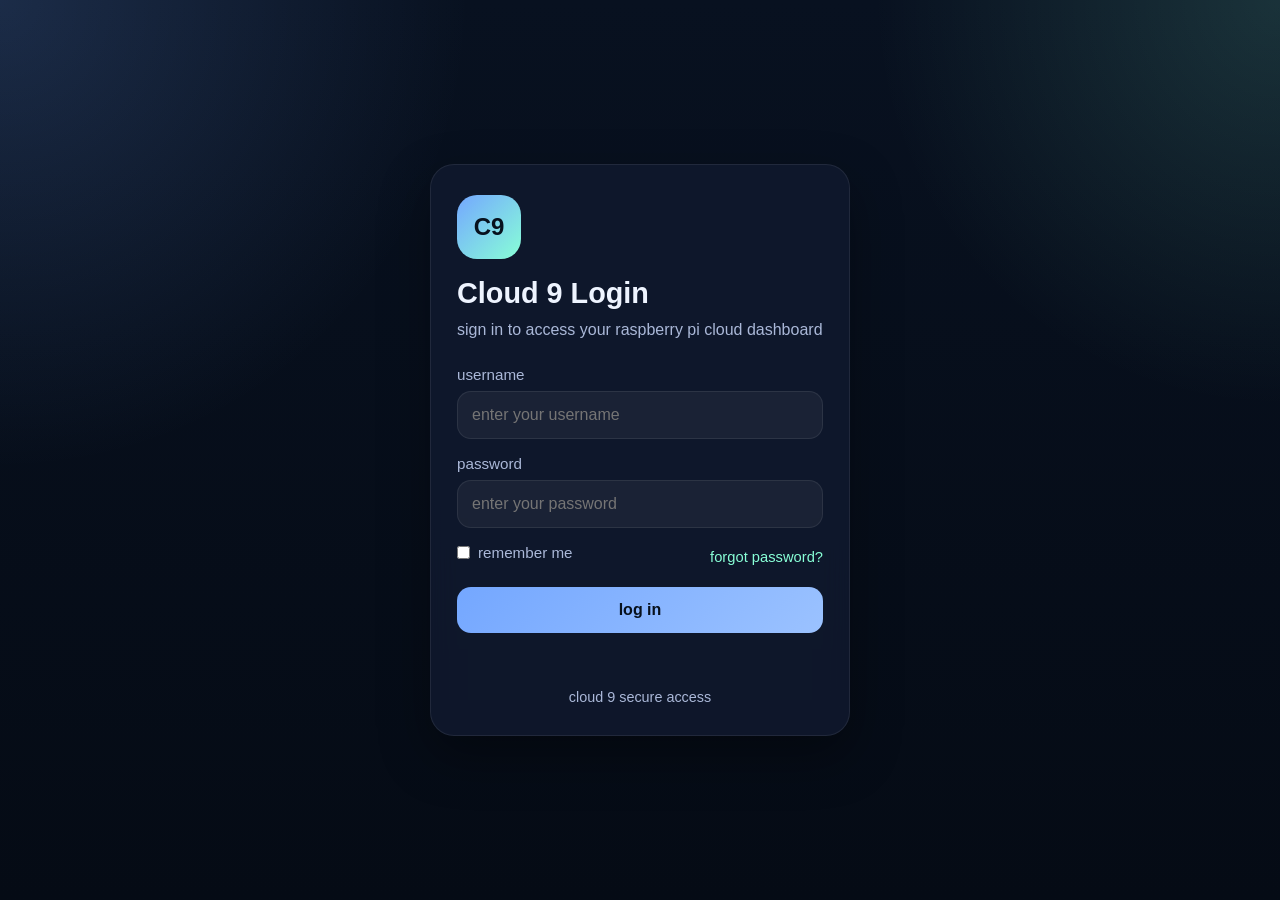
==== dashboard.html @ 5309a57c "added login page and routing" ====
<!DOCTYPE html>
<html lang="en">
<head>
  <meta charset="UTF-8" />
  <meta name="viewport" content="width=device-width, initial-scale=1.0" />
  <title>Cloud 9 Dashboard</title>
  <style>
    :root {
      --bg: #0b1020;
      --panel: #121933;
      --panel-2: #182247;
      --text: #edf2ff;
      --muted: #9fb0e0;
      --accent: #6ea8ff;
      --accent-2: #8b5cf6;
      --danger: #ff6b6b;
      --success: #3ddc97;
      --border: rgba(255,255,255,0.08);
      --shadow: 0 18px 40px rgba(0,0,0,0.28);
    }

    * { box-sizing: border-box; }
    body {
      margin: 0;
      font-family: Inter, system-ui, -apple-system, BlinkMacSystemFont, "Segoe UI", sans-serif;
      background: linear-gradient(180deg, #0a0f1f 0%, #0d1430 100%);
      color: var(--text);
      min-height: 100vh;
    }

    .app {
      max-width: 1200px;
      margin: 0 auto;
      padding: 24px;
    }

    .topbar {
      display: flex;
      gap: 16px;
      align-items: center;
      justify-content: space-between;
      flex-wrap: wrap;
      margin-bottom: 20px;
    }

    .brand h1 {
      margin: 0;
      font-size: 2rem;
      letter-spacing: 0.3px;
    }

    .brand p {
      margin: 6px 0 0;
      color: var(--muted);
    }

    .badge {
      display: inline-flex;
      align-items: center;
      gap: 8px;
      background: rgba(61, 220, 151, 0.14);
      color: #b7f6d8;
      border: 1px solid rgba(61,220,151,0.25);
      border-radius: 999px;
      padding: 10px 14px;
      font-size: 0.92rem;
    }

    .grid {
      display: grid;
      grid-template-columns: 320px 1fr;
      gap: 20px;
    }

    .sidebar {
      display: grid;
      gap: 20px;
      align-self: start;
    }

    .card {
      background: linear-gradient(180deg, var(--panel) 0%, var(--panel-2) 100%);
      border: 1px solid var(--border);
      border-radius: 22px;
      box-shadow: var(--shadow);
      overflow: hidden;
    }

    .card-header {
      padding: 18px 18px 10px;
      border-bottom: 1px solid rgba(255,255,255,0.06);
    }

    .card-header h2, .card-header h3 {
      margin: 0;
      font-size: 1.05rem;
    }

    .card-body {
      padding: 18px;
    }

    .stack {
      display: grid;
      gap: 14px;
    }

    .info-grid {
      display: grid;
      gap: 12px;
    }

    .info-item {
      background: rgba(255,255,255,0.04);
      border: 1px solid rgba(255,255,255,0.06);
      border-radius: 14px;
      padding: 12px 14px;
    }

    .info-label {
      font-size: 0.82rem;
      color: var(--muted);
      margin-bottom: 6px;
    }

    .info-value {
      font-size: 0.96rem;
      word-break: break-word;
    }

    label {
      display: block;
      font-size: 0.9rem;
      color: var(--muted);
      margin-bottom: 7px;
    }

    input, button, select {
      font: inherit;
    }

    input[type="text"],
    input[type="password"],
    input[type="file"] {
      width: 100%;
      background: rgba(255,255,255,0.05);
      color: var(--text);
      border: 1px solid rgba(255,255,255,0.08);
      border-radius: 14px;
      padding: 12px 14px;
      outline: none;
    }

    input::placeholder { color: #93a1c9; }

    .actions {
      display: flex;
      gap: 10px;
      flex-wrap: wrap;
    }

    button {
      border: 0;
      border-radius: 14px;
      padding: 11px 14px;
      background: linear-gradient(135deg, var(--accent), var(--accent-2));
      color: white;
      cursor: pointer;
      font-weight: 600;
      transition: transform 0.15s ease, opacity 0.15s ease;
    }

    button:hover { transform: translateY(-1px); }
    button:disabled { opacity: 0.6; cursor: not-allowed; transform: none; }

    .secondary {
      background: rgba(255,255,255,0.08);
      color: var(--text);
      border: 1px solid rgba(255,255,255,0.08);
    }

    .danger {
      background: linear-gradient(135deg, #ff6b6b, #d64545);
    }

    .status {
      font-size: 0.92rem;
      color: var(--muted);
      min-height: 22px;
    }

    .pathbar {
      display: flex;
      align-items: center;
      gap: 10px;
      flex-wrap: wrap;
      margin-bottom: 16px;
    }

    .crumb {
      background: rgba(255,255,255,0.08);
      border: 1px solid rgba(255,255,255,0.06);
      color: var(--text);
      border-radius: 999px;
      padding: 8px 12px;
      cursor: pointer;
    }

    .toolbar {
      display: flex;
      gap: 10px;
      flex-wrap: wrap;
      margin-bottom: 16px;
    }

    .table-wrap {
      overflow: auto;
      border-radius: 16px;
      border: 1px solid rgba(255,255,255,0.06);
      background: rgba(0,0,0,0.14);
    }

    table {
      width: 100%;
      border-collapse: collapse;
      min-width: 700px;
    }

    th, td {
      text-align: left;
      padding: 14px;
      border-bottom: 1px solid rgba(255,255,255,0.06);
    }

    th {
      color: var(--muted);
      font-size: 0.88rem;
      font-weight: 600;
      background: rgba(255,255,255,0.02);
      position: sticky;
      top: 0;
    }

    .row-actions {
      display: flex;
      gap: 8px;
      flex-wrap: wrap;
    }

    .tiny {
      padding: 8px 10px;
      font-size: 0.88rem;
      border-radius: 12px;
    }

    .folder {
      color: #cfe0ff;
      font-weight: 600;
      cursor: pointer;
    }

    .muted { color: var(--muted); }

    .empty {
      padding: 30px;
      text-align: center;
      color: var(--muted);
    }

    .footer-note {
      margin-top: 14px;
      color: var(--muted);
      font-size: 0.88rem;
    }

    @media (max-width: 900px) {
      .grid {
        grid-template-columns: 1fr;
      }
    }
  </style>
</head>
<body>
  <div class="app">
    <div class="topbar">
      <div class="brand">
        <h1>Cloud 9</h1>
        <p>Pi file dashboard for browsing, uploading, downloading, and managing files.</p>
      </div>
      <div class="badge" id="healthBadge">● not connected</div>
    </div>

    <div class="grid">
      <div class="sidebar">
        <aside class="card">
          <div class="card-header">
            <h2>Connection</h2>
          </div>
          <div class="card-body stack">
            <div>
              <label for="serverUrl">Server URL</label>
              <input id="serverUrl" type="text" placeholder="http://192.168.1.44:5000" />
            </div>

            <div>
              <label for="username">Username</label>
              <input id="username" type="text" placeholder="CLOUD9_USERNAME" />
            </div>

            <div>
              <label for="password">Password</label>
              <input id="password" type="password" placeholder="CLOUD9_PASSWORD" />
            </div>

            <div class="actions">
              <button id="saveBtn">Save</button>
              <button id="connectBtn" class="secondary">Test Connection</button>
            </div>

            <div class="status" id="connectionStatus">enter your backend url and auth</div>
          </div>
        </aside>

        <aside class="card">
          <div class="card-header">
            <h2>Pi Access</h2>
          </div>
          <div class="card-body">
            <div class="info-grid">
              <div class="info-item">
                <div class="info-label">hostname</div>
                <div class="info-value" id="piHostname">—</div>
              </div>

              <div class="info-item">
                <div class="info-label">local ip</div>
                <div class="info-value" id="piIp">—</div>
              </div>

              <div class="info-item">
                <div class="info-label">temperature</div>
                <div class="info-value" id="piTemp">—</div>
              </div>

              <div class="info-item">
                <div class="info-label">system</div>
                <div class="info-value" id="piSystem">—</div>
              </div>

              <div class="info-item">
                <div class="info-label">storage path</div>
                <div class="info-value" id="piStoragePath">—</div>
              </div>
            </div>

            <div class="actions" style="margin-top: 14px;">
              <button id="refreshPiBtn" class="secondary">Refresh Pi Info</button>
            </div>

            <div class="status" id="piStatus">pi info not loaded yet</div>
          </div>
        </aside>
      </div>

      <main class="card">
        <div class="card-header">
          <h3>Files</h3>
        </div>
        <div class="card-body">
          <div class="pathbar">
            <button class="crumb" id="rootBtn">root</button>
            <span class="muted" id="currentPathText">/</span>
          </div>

          <div class="toolbar">
            <button id="refreshBtn" class="secondary">Refresh</button>
            <button id="upBtn" class="secondary">Up One Level</button>
            <button id="downloadSelectedBtn" class="secondary">Download Selected</button>
          </div>

          <div class="toolbar">
            <input id="folderName" type="text" placeholder="new folder name" style="max-width: 240px;" />
            <button id="mkdirBtn">Create Folder</button>
          </div>

          <div class="toolbar">
            <input id="uploadInput" type="file" />
            <button id="uploadBtn">Upload File</button>
          </div>

          <div class="table-wrap">
            <table>
              <thead>
                <tr>
                  <th style="width: 50px;">Pick</th>
                  <th>Name</th>
                  <th>Type</th>
                  <th>Size</th>
                  <th style="width: 260px;">Actions</th>
                </tr>
              </thead>
              <tbody id="fileTableBody"></tbody>
            </table>
          </div>

          <div class="empty" id="emptyState" hidden>nothing here yet</div>
          <div class="footer-note" id="fileStatus">not loaded</div>
        </div>
      </main>
    </div>
  </div>

  <script>
  const state = {
    serverUrl:
      localStorage.getItem("cloud9_serverUrl") ||
      sessionStorage.getItem("cloud9_serverUrl") ||
      "",
    username:
      localStorage.getItem("cloud9_username") ||
      sessionStorage.getItem("cloud9_username") ||
      "",
    password:
      localStorage.getItem("cloud9_password") ||
      sessionStorage.getItem("cloud9_password") ||
      "",
    currentPath: "",
    selectedPath: ""
  };

  const serverUrlInput = document.getElementById("serverUrl");
  const usernameInput = document.getElementById("username");
  const passwordInput = document.getElementById("password");
  const connectionStatus = document.getElementById("connectionStatus");
  const fileStatus = document.getElementById("fileStatus");
  const currentPathText = document.getElementById("currentPathText");
  const healthBadge = document.getElementById("healthBadge");
  const fileTableBody = document.getElementById("fileTableBody");
  const emptyState = document.getElementById("emptyState");
  const uploadInput = document.getElementById("uploadInput");
  const folderNameInput = document.getElementById("folderName");

  const piHostname = document.getElementById("piHostname");
  const piIp = document.getElementById("piIp");
  const piTemp = document.getElementById("piTemp");
  const piSystem = document.getElementById("piSystem");
  const piStoragePath = document.getElementById("piStoragePath");
  const piStatus = document.getElementById("piStatus");

  serverUrlInput.value = state.serverUrl;
  usernameInput.value = state.username;
  passwordInput.value = state.password;

  function normalizeBaseUrl(url) {
    return (url || "").replace(/\/$/, "");
  }

  function authHeader() {
    return "Basic " + btoa(`${state.username}:${state.password}`);
  }

  function saveSettings() {
    state.serverUrl = normalizeBaseUrl(serverUrlInput.value.trim());
    state.username = usernameInput.value.trim();
    state.password = passwordInput.value;

    localStorage.setItem("cloud9_serverUrl", state.serverUrl);
    localStorage.setItem("cloud9_username", state.username);
    localStorage.setItem("cloud9_password", state.password);

    sessionStorage.setItem("cloud9_serverUrl", state.serverUrl);
    sessionStorage.setItem("cloud9_username", state.username);
    sessionStorage.setItem("cloud9_password", state.password);

    connectionStatus.textContent = "saved locally in your browser";
  }

  async function apiFetch(path, options = {}) {
    if (!state.serverUrl) {
      throw new Error("missing server url");
    }

    const headers = new Headers(options.headers || {});
    headers.set("Authorization", authHeader());

    const res = await fetch(`${state.serverUrl}${path}`, {
      ...options,
      headers
    });

    if (!res.ok) {
      let message = `request failed (${res.status})`;
      try {
        const data = await res.json();
        message = data.error || message;
      } catch {}
      throw new Error(message);
    }

    return res;
  }

  function formatBytes(bytes) {
    if (bytes == null) return "—";
    if (bytes < 1024) return `${bytes} B`;
    if (bytes < 1024 * 1024) return `${(bytes / 1024).toFixed(1)} KB`;
    if (bytes < 1024 * 1024 * 1024) return `${(bytes / (1024 * 1024)).toFixed(1)} MB`;
    return `${(bytes / (1024 * 1024 * 1024)).toFixed(1)} GB`;
  }

  async function loadPiInfo() {
    try {
      piStatus.textContent = "loading pi info...";

      let data = null;

      try {
        const res = await apiFetch("/api/pi-info");
        data = await res.json();
      } catch {
        const res = await apiFetch("/api/status");
        data = await res.json();
      }

      piHostname.textContent = data.hostname || data.device_name || "—";
      piIp.textContent = data.ip || data.pi_ip || "—";
      piTemp.textContent = data.temperature_c ? `${data.temperature_c} °C` : "unavailable";
      piSystem.textContent = [data.system, data.release].filter(Boolean).join(" ") || "—";
      piStoragePath.textContent = data.storage_path || data.base_dir || "—";
      piStatus.textContent = "pi info loaded";
    } catch (err) {
      piStatus.textContent = err.message;
      piHostname.textContent = "—";
      piIp.textContent = "—";
      piTemp.textContent = "—";
      piSystem.textContent = "—";
      piStoragePath.textContent = "—";
    }
  }

  async function testConnection() {
    try {
      saveSettings();
      connectionStatus.textContent = "checking backend...";

      const res = await apiFetch("/api/health");
      const data = await res.json();

      healthBadge.textContent = "● connected";
      healthBadge.style.background = "rgba(61, 220, 151, 0.14)";
      healthBadge.style.color = "#b7f6d8";
      connectionStatus.textContent = `connected to ${data.base_dir || "backend"}`;

      await loadPiInfo();
      await loadFiles(state.currentPath);
    } catch (err) {
      healthBadge.textContent = "● offline";
      healthBadge.style.background = "rgba(255, 107, 107, 0.14)";
      healthBadge.style.color = "#ffd0d0";
      connectionStatus.textContent = err.message;
    }
  }

  function renderFiles(items) {
    fileTableBody.innerHTML = "";
    emptyState.hidden = items.length !== 0;

    for (const item of items) {
      const tr = document.createElement("tr");

      const pickTd = document.createElement("td");
      const radio = document.createElement("input");
      radio.type = "radio";
      radio.name = "selectedPath";
      radio.checked = state.selectedPath === item.path;
      radio.addEventListener("change", () => {
        state.selectedPath = item.path;
      });
      pickTd.appendChild(radio);

      const nameTd = document.createElement("td");
      if (item.is_dir) {
        const folderBtn = document.createElement("span");
        folderBtn.className = "folder";
        folderBtn.textContent = `📁 ${item.name}`;
        folderBtn.addEventListener("click", () => loadFiles(item.path));
        nameTd.appendChild(folderBtn);
      } else {
        nameTd.textContent = `📄 ${item.name}`;
      }

      const typeTd = document.createElement("td");
      typeTd.textContent = item.is_dir ? "folder" : "file";

      const sizeTd = document.createElement("td");
      sizeTd.textContent = item.is_dir ? "—" : formatBytes(item.size);

      const actionsTd = document.createElement("td");
      actionsTd.className = "row-actions";

      if (item.is_dir) {
        const openBtn = document.createElement("button");
        openBtn.className = "tiny secondary";
        openBtn.textContent = "Open";
        openBtn.addEventListener("click", () => loadFiles(item.path));
        actionsTd.appendChild(openBtn);
      } else {
        const dlBtn = document.createElement("button");
        dlBtn.className = "tiny secondary";
        dlBtn.textContent = "Download";
        dlBtn.addEventListener("click", () => downloadFile(item.path));
        actionsTd.appendChild(dlBtn);
      }

      const deleteBtn = document.createElement("button");
      deleteBtn.className = "tiny danger";
      deleteBtn.textContent = "Delete";
      deleteBtn.addEventListener("click", () => deletePath(item.path));
      actionsTd.appendChild(deleteBtn);

      tr.appendChild(pickTd);
      tr.appendChild(nameTd);
      tr.appendChild(typeTd);
      tr.appendChild(sizeTd);
      tr.appendChild(actionsTd);
      fileTableBody.appendChild(tr);
    }
  }

  async function loadFiles(path = "") {
    try {
      fileStatus.textContent = "loading files...";
      const res = await apiFetch(`/api/files?path=${encodeURIComponent(path)}`);
      const data = await res.json();

      state.currentPath = data.current_path || "";
      currentPathText.textContent = "/" + state.currentPath;
      renderFiles(data.items || []);
      fileStatus.textContent = `${(data.items || []).length} item(s)`;
    } catch (err) {
      fileStatus.textContent = err.message;
      renderFiles([]);
    }
  }

  async function uploadFile() {
    try {
      const file = uploadInput.files[0];
      if (!file) {
        fileStatus.textContent = "pick a file first";
        return;
      }

      const formData = new FormData();
      formData.append("file", file);
      formData.append("path", state.currentPath);

      fileStatus.textContent = "uploading...";
      await apiFetch("/api/upload", {
        method: "POST",
        body: formData
      });

      uploadInput.value = "";
      await loadFiles(state.currentPath);
      fileStatus.textContent = "upload complete";
    } catch (err) {
      fileStatus.textContent = err.message;
    }
  }

  async function makeFolder() {
    try {
      const name = folderNameInput.value.trim();
      if (!name) {
        fileStatus.textContent = "enter a folder name";
        return;
      }

      fileStatus.textContent = "creating folder...";
      await apiFetch("/api/mkdir", {
        method: "POST",
        headers: {
          "Content-Type": "application/json"
        },
        body: JSON.stringify({
          path: state.currentPath,
          name
        })
      });

      folderNameInput.value = "";
      await loadFiles(state.currentPath);
      fileStatus.textContent = "folder created";
    } catch (err) {
      fileStatus.textContent = err.message;
    }
  }

  async function deletePath(path) {
    const ok = confirm(`delete ${path}?`);
    if (!ok) return;

    try {
      fileStatus.textContent = "deleting...";
      await apiFetch("/api/delete", {
        method: "POST",
        headers: {
          "Content-Type": "application/json"
        },
        body: JSON.stringify({ path })
      });

      if (state.selectedPath === path) {
        state.selectedPath = "";
      }

      await loadFiles(state.currentPath);
      fileStatus.textContent = "deleted";
    } catch (err) {
      fileStatus.textContent = err.message;
    }
  }

  async function downloadFile(path) {
    try {
      fileStatus.textContent = "starting download...";
      const res = await apiFetch(`/api/download?path=${encodeURIComponent(path)}`);
      const blob = await res.blob();
      const url = window.URL.createObjectURL(blob);
      const a = document.createElement("a");
      a.href = url;
      a.download = path.split("/").pop() || "download";
      document.body.appendChild(a);
      a.click();
      a.remove();
      window.URL.revokeObjectURL(url);
      fileStatus.textContent = "download complete";
    } catch (err) {
      fileStatus.textContent = err.message;
    }
  }

  function goUpOneLevel() {
    if (!state.currentPath) {
      loadFiles("");
      return;
    }

    const parts = state.currentPath.split("/").filter(Boolean);
    parts.pop();
    loadFiles(parts.join("/"));
  }

  document.getElementById("saveBtn").addEventListener("click", saveSettings);
  document.getElementById("connectBtn").addEventListener("click", testConnection);
  document.getElementById("refreshBtn").addEventListener("click", () => loadFiles(state.currentPath));
  document.getElementById("refreshPiBtn").addEventListener("click", loadPiInfo);
  document.getElementById("upBtn").addEventListener("click", goUpOneLevel);
  document.getElementById("mkdirBtn").addEventListener("click", makeFolder);
  document.getElementById("uploadBtn").addEventListener("click", uploadFile);
  document.getElementById("rootBtn").addEventListener("click", () => loadFiles(""));
  document.getElementById("downloadSelectedBtn").addEventListener("click", () => {
    if (!state.selectedPath) {
      fileStatus.textContent = "select a file first";
      return;
    }
    downloadFile(state.selectedPath);
  });

  async function initDashboard() {
    if (!state.serverUrl || !state.username || !state.password) {
      connectionStatus.textContent = "missing login info, sending you back to login...";
      setTimeout(() => {
        window.location.href = "login.html";
      }, 900);
      return;
    }

    connectionStatus.textContent = "saved settings found";
    await testConnection();
  }

  initDashboard();
</script>
</body>
</html>
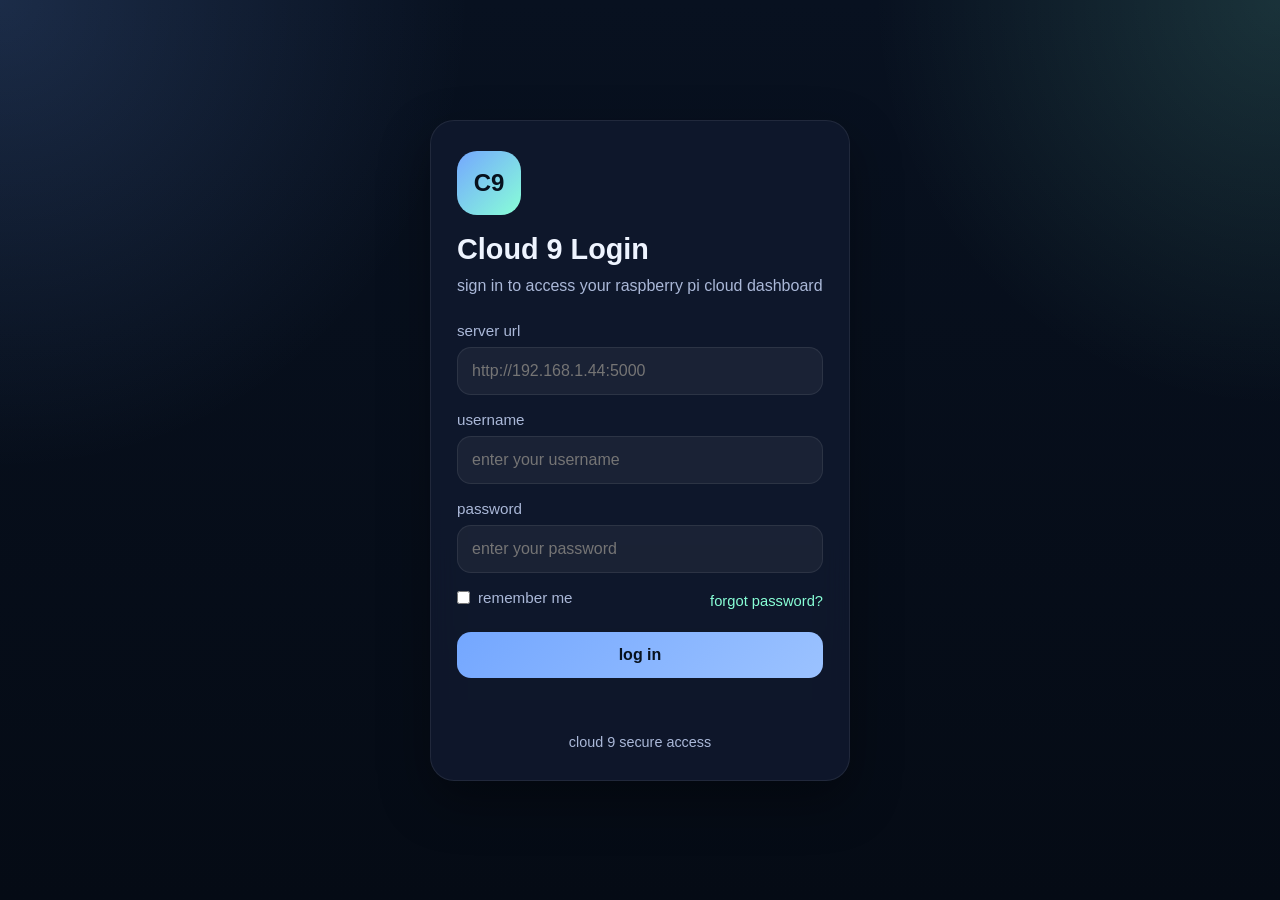
==== commit 6e9adc67: "icon" ====
--- a/dashboard.html
+++ b/dashboard.html
@@ -3,6 +3,8 @@
 <head>
   <meta charset="UTF-8" />
   <meta name="viewport" content="width=device-width, initial-scale=1.0" />
+  <link rel="icon" href="logo.png" />
+  <link rel="favicon" href="logo.png" />
   <title>Cloud 9 Dashboard</title>
   <style>
     :root {
